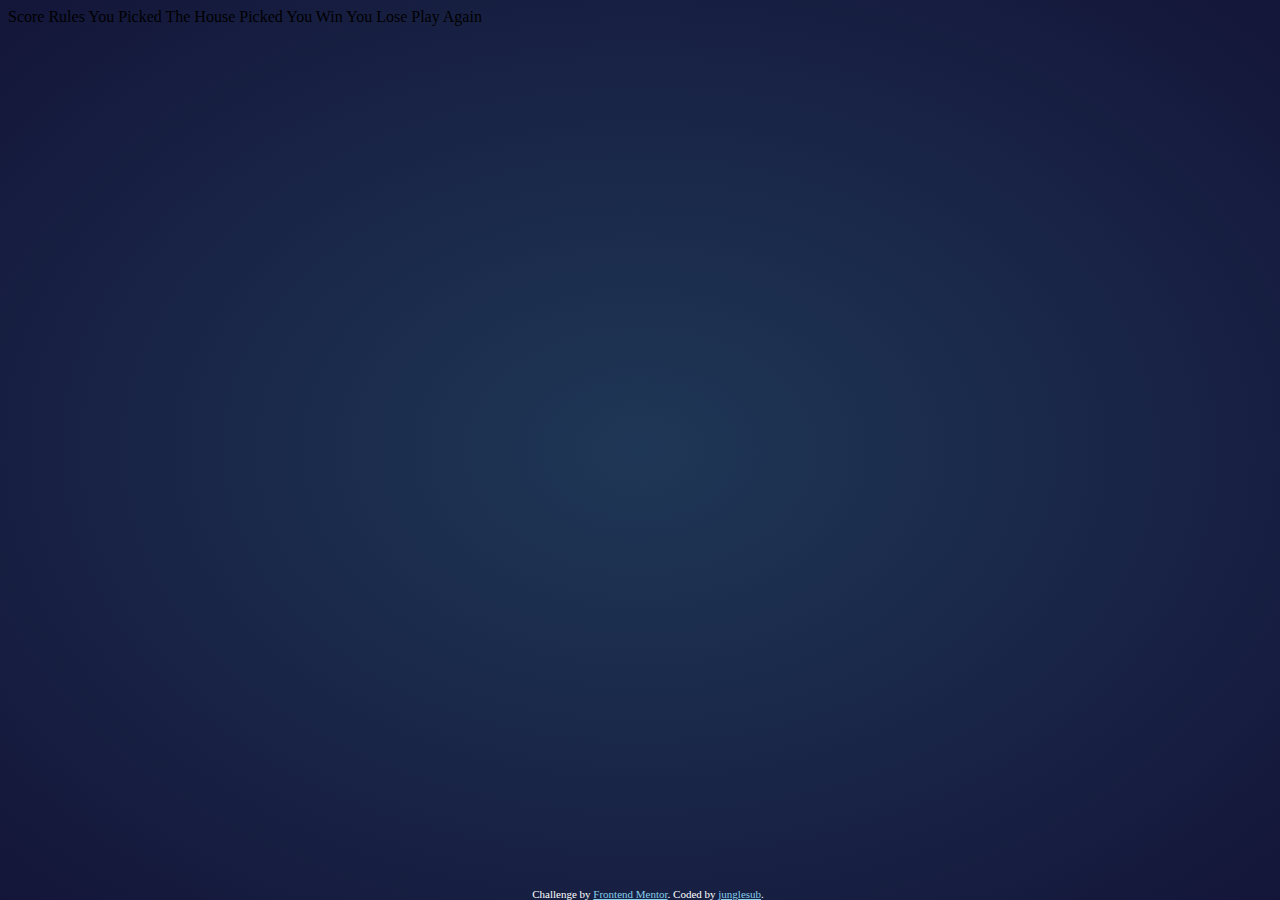
==== index.html @ a175cd17 "css link and background" ====
<!DOCTYPE html>
<html lang="en">
  <head>
    <meta charset="UTF-8" />
    <meta name="viewport" content="width=device-width, initial-scale=1.0" />
    <!-- displays site properly based on user's device -->

    <link
      rel="icon"
      type="image/png"
      sizes="32x32"
      href="./images/favicon-32x32.png"
    />
    <link rel="stylesheet" href="style.css" />
    <title>Frontend Mentor | Rock, Paper, Scissors</title>

    Score Rules You Picked The House Picked You Win You Lose Play Again

    <!-- Feel free to remove these styles or customise in your own stylesheet 👍 -->
    <style>
      .attribution {
        font-size: 11px;
        text-align: center;
      }
      .attribution a {
        color: hsl(228, 45%, 44%);
      }
    </style>
  </head>
  <body>
    <div class="attribution">
      Challenge by
      <a href="https://www.frontendmentor.io?ref=challenge" target="_blank"
        >Frontend Mentor</a
      >. Coded by <a href="https://github.com/junglesub">junglesub</a>.
    </div>
  </body>
</html>
---- style.css ----
html {
  min-height: 100%;
  background-image: radial-gradient(
    /* circle, */ hsl(214, 47%, 23%),
    hsl(237, 49%, 15%)
  );
}

.attribution {
  color: white;
  bottom: 0;
  position: absolute;
  text-align: center;
  width: 100%;
}

.attribution a:link,
.attribution a:visited {
  color: skyblue;
}
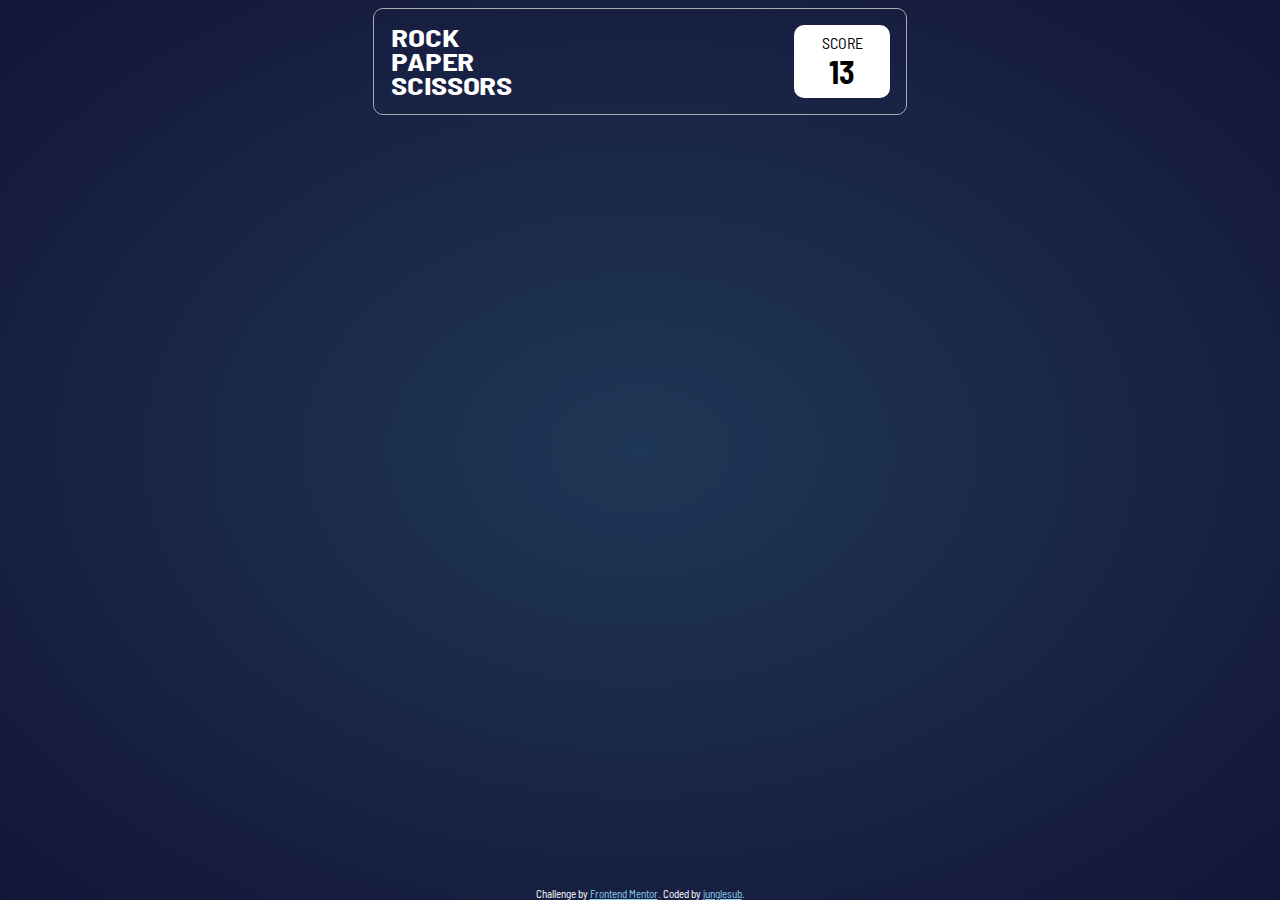
==== commit dbe94807: "finish top menu" ====
--- a/index.html
+++ b/index.html
@@ -14,7 +14,7 @@
     <link rel="stylesheet" href="style.css" />
     <title>Frontend Mentor | Rock, Paper, Scissors</title>
 
-    Score Rules You Picked The House Picked You Win You Lose Play Again
+    <!-- Score Rules You Picked The House Picked You Win You Lose Play Again -->
 
     <!-- Feel free to remove these styles or customise in your own stylesheet 👍 -->
     <style>
@@ -28,6 +28,23 @@
     </style>
   </head>
   <body>
+    <div class="container">
+      <div class="top">
+        <div class="title">
+          ROCK<br>
+          PAPER<br>
+          SCISSORS<br>
+        </div>
+        <div class="score">
+          <div class="score-heading">
+            SCORE
+          </div>
+          <div class="score-number">
+            13
+          </div>
+        </div>
+      </div>
+    </div>
     <div class="attribution">
       Challenge by
       <a href="https://www.frontendmentor.io?ref=challenge" target="_blank"
--- a/style.css
+++ b/style.css
@@ -1,17 +1,59 @@
+@import url('https://fonts.googleapis.com/css2?family=Barlow+Semi+Condensed:wght@400;600;700&display=swap');
+
 html {
+  font-family: 'Barlow Semi Condensed', sans-serif;
   min-height: 100%;
   background-image: radial-gradient(
     /* circle, */ hsl(214, 47%, 23%),
     hsl(237, 49%, 15%)
   );
+  color: white; /* 기본 색상 */
+}
+
+.top {
+  width: 500px;
+  border: 0.7px solid #aaa;
+  border-radius: 10px;
+  padding: 1em;
+  margin: auto;
+  display: flex;
+  justify-content: space-between;
+  align-items: center;
+}
+
+.top .title {
+  font-weight: 700;
+  font-size: 1.5em;
+  line-height: 1;
+  display: inline-block;
+  transform: scale(1.3,1);
+  margin-left: 15px;
+}
+
+.top .score {
+  background-color: white;
+  color: black;
+  width: 80px;
+  border-radius: 10px;
+  display: flex;
+  flex-direction: column;
+  align-items: center;
+  justify-content: center;
+  padding: 0.5em;
+}
+
+.score-number {
+  font-weight: 700;
+  font-size: 2em;
 }
 
 .attribution {
   color: white;
   bottom: 0;
+  left: 0;
+  right: 0;
   position: absolute;
   text-align: center;
-  width: 100%;
 }
 
 .attribution a:link,
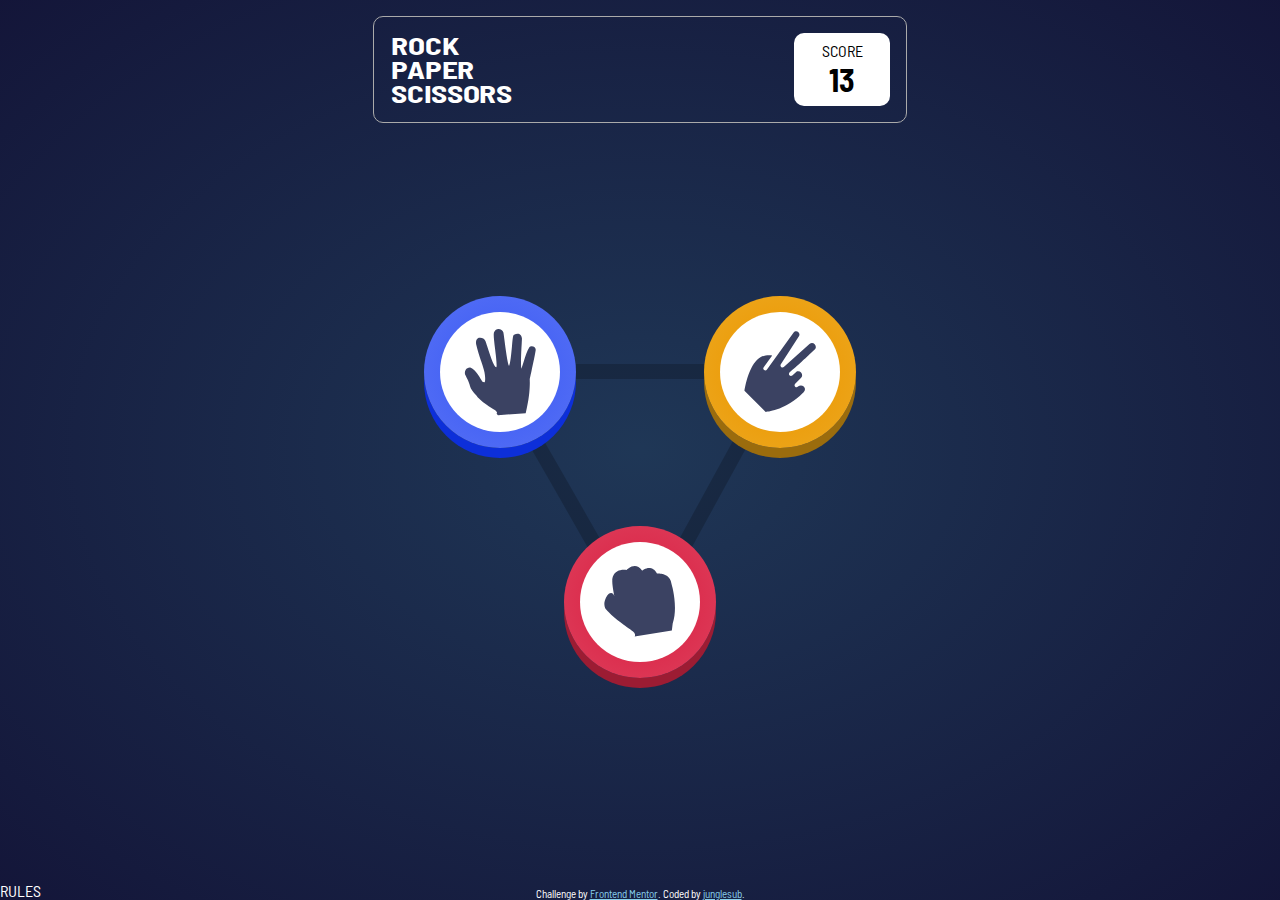
==== commit 9bd2d36a: "main game screen" ====
--- a/index.html
+++ b/index.html
@@ -44,6 +44,30 @@
           </div>
         </div>
       </div>
+      <div class="game">
+        <div class="rock button-container">
+          <!-- <div class="button-border"> -->
+            <div class="gamebutton">
+            </div>
+          <!-- </div> -->
+        </div>
+        <div class="paper button-container">
+          <div class="button-border">
+            <div class="gamebutton">
+            </div>
+          </div>
+        </div>
+        <div class="scissors button-container">
+          <div class="button-border">
+            <div class="gamebutton">
+
+            </div>
+          </div>
+        </div>
+      </div>
+      <div class="rules">
+        RULES
+      </div>
     </div>
     <div class="attribution">
       Challenge by
--- a/style.css
+++ b/style.css
@@ -2,12 +2,22 @@
 
 html {
   font-family: 'Barlow Semi Condensed', sans-serif;
-  min-height: 100%;
+  /* min-height: 100%; */
   background-image: radial-gradient(
     /* circle, */ hsl(214, 47%, 23%),
     hsl(237, 49%, 15%)
   );
   color: white; /* 기본 색상 */
+}
+
+html, body, .container {
+  min-height: 100vh;
+  margin: 0;
+}
+
+.container {
+  display: flex;
+  flex-direction: column;
 }
 
 .top {
@@ -19,6 +29,7 @@
   display: flex;
   justify-content: space-between;
   align-items: center;
+  margin-top: 1em;
 }
 
 .top .title {
@@ -56,6 +67,87 @@
   text-align: center;
 }
 
+.game {
+  /* background-color: grey; */
+  background-image: url(images/bg-triangle.svg);
+  background-repeat: no-repeat;
+  background-position: center;
+  flex-grow: 1;
+  position: relative;
+}
+
+.button-container {
+  width: 120px;
+  height: 120px;
+  /* border: 17px solid black; */
+  
+  position: absolute;
+  left: 50%;
+  top: 50%;
+  color: red;
+}
+
+.button-container * {
+  height: 100%;
+  width: 100%;
+}
+
+.gamebutton {
+  border-radius: 100%;
+  background-color: white;
+  background-repeat: no-repeat;
+  background-position: center;
+  background-size: 60%;
+}
+
+
+.rock {
+  transform: translate(-50%, -50%) translate(0, 100px);
+}
+
+.rock.button-container {
+  max-width: 250px;
+  padding: 1rem;
+  /* position: relative; */
+  background: radial-gradient(circle, hsl(349, 71%, 52%), hsl(349, 71%, 52%), hsl(349, 70%, 56%));
+  border-radius: 100%;
+  box-shadow: 0px 10px hsl(349, 70%, 36%);
+}
+
+.rock .gamebutton {
+  background-image: url(images/icon-rock.svg);
+}
+.paper {
+  transform: translate(-50%, -50%) translate(-140px, -130px);
+}
+.paper.button-container {
+  max-width: 250px;
+  padding: 1rem;
+  /* position: relative; */
+  background: radial-gradient(circle, hsl(230, 89%, 62%), hsl(230, 89%, 62%), hsl(230, 89%, 65%));
+  border-radius: 100%;
+  box-shadow: 0px 10px hsl(230, 89%, 45%);
+}
+.paper .gamebutton {
+  background-image: url(images/icon-paper.svg);
+}
+
+.scissors {
+  transform: translate(-50%, -50%) translate(+140px, -130px);
+}
+.scissors .gamebutton {
+  background-image: url(images/icon-scissors.svg);
+}
+.scissors.button-container {
+  max-width: 250px;
+  padding: 1rem;
+  /* position: relative; */
+  background: radial-gradient(circle,  hsl(39, 89%, 49%),  hsl(39, 89%, 49%), hsl(40, 84%, 53%));
+  border-radius: 100%;
+  box-shadow: 0px 10px hsl(40, 84%, 33%);
+}
+
+
 .attribution a:link,
 .attribution a:visited {
   color: skyblue;
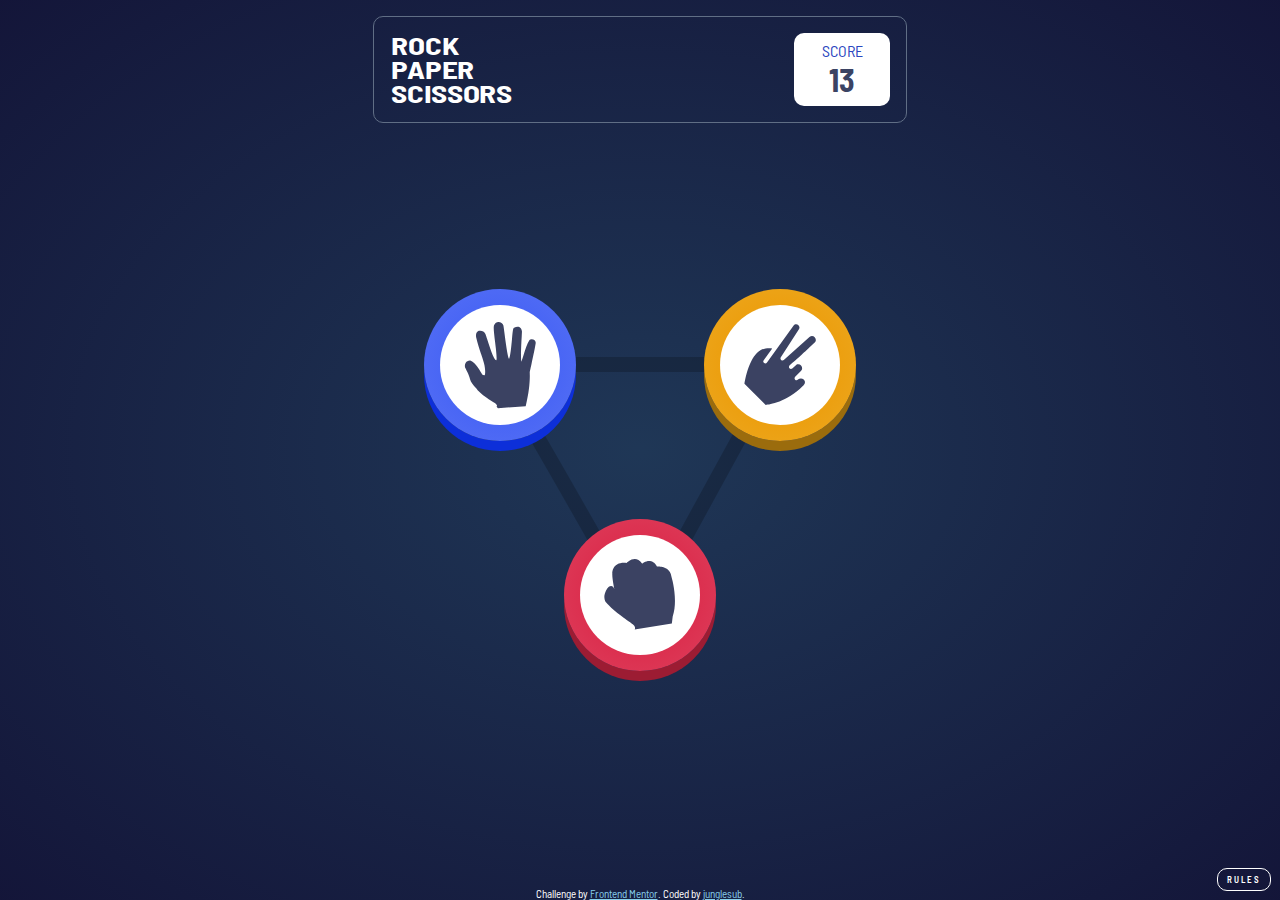
==== commit 6fceb234: "add rules button" ====
--- a/index.html
+++ b/index.html
@@ -65,8 +65,10 @@
           </div>
         </div>
       </div>
-      <div class="rules">
-        RULES
+      <div class="rules-container">
+        <div class="rules">
+          RULES
+        </div>
       </div>
     </div>
     <div class="attribution">
--- a/style.css
+++ b/style.css
@@ -22,7 +22,7 @@
 
 .top {
   width: 500px;
-  border: 0.7px solid #aaa;
+  border: 0.7px solid hsl(217, 16%, 45%);
   border-radius: 10px;
   padding: 1em;
   margin: auto;
@@ -43,7 +43,7 @@
 
 .top .score {
   background-color: white;
-  color: black;
+  color: hsl(229, 64%, 46%);
   width: 80px;
   border-radius: 10px;
   display: flex;
@@ -56,6 +56,7 @@
 .score-number {
   font-weight: 700;
   font-size: 2em;
+  color: hsl(229, 25%, 31%);
 }
 
 .attribution {
@@ -147,6 +148,24 @@
   box-shadow: 0px 10px hsl(40, 84%, 33%);
 }
 
+.rules-container {
+  text-align: right;
+}
+
+.rules {
+  display: inline-block;
+  border: 1px solid white;
+  border-radius: 10px;
+  padding: 5px 1em;
+  margin-bottom: 1em;
+  margin-right: 1em;
+
+  text-align: center;
+  letter-spacing: 2px;
+  font-size: 9px;
+  font-weight: 600;
+}
+
 
 .attribution a:link,
 .attribution a:visited {
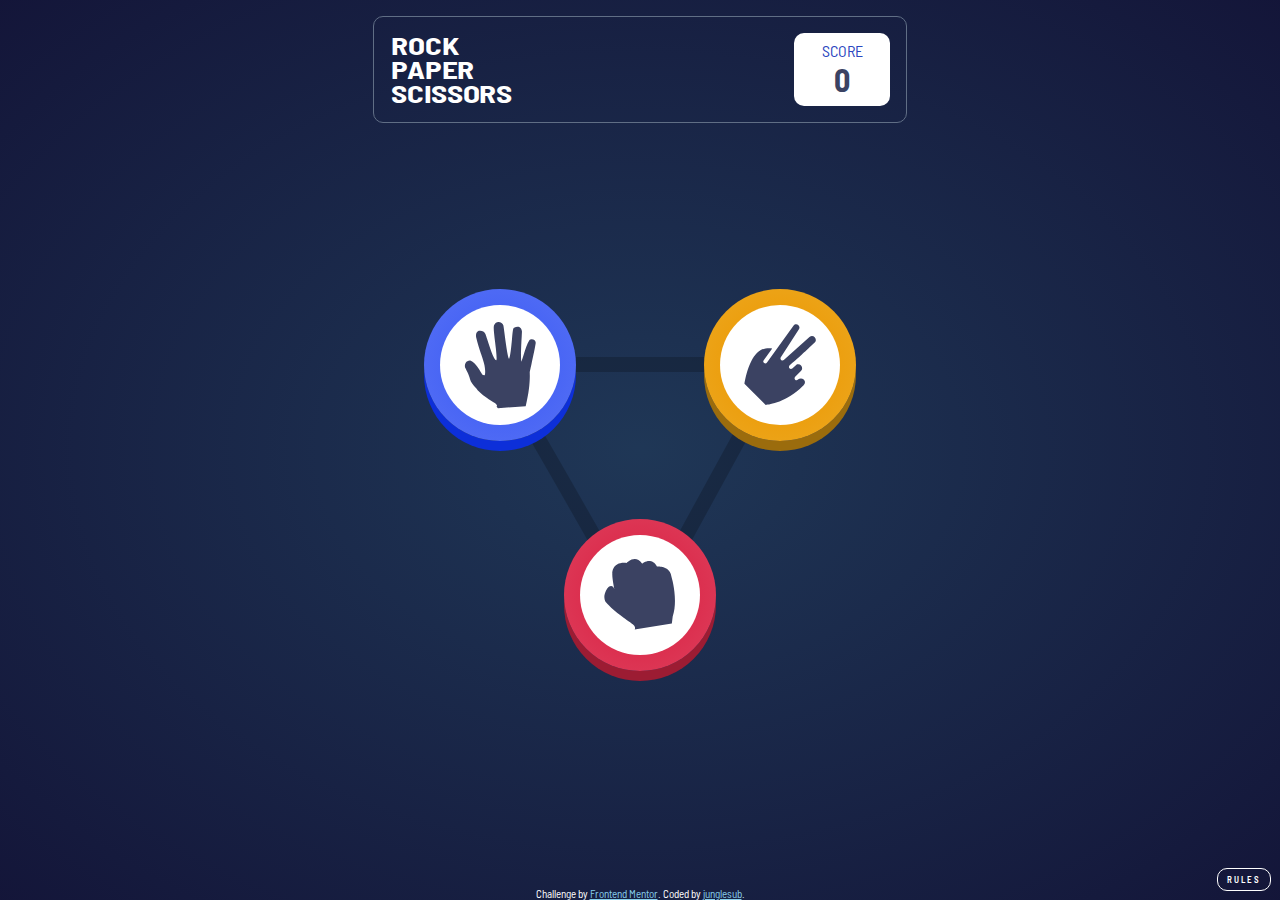
==== commit a97c6a0e: "basic game done" ====
--- a/index.html
+++ b/index.html
@@ -12,6 +12,7 @@
       href="./images/favicon-32x32.png"
     />
     <link rel="stylesheet" href="style.css" />
+    <link rel="stylesheet" href="style_ingame.css" />
     <title>Frontend Mentor | Rock, Paper, Scissors</title>
 
     <!-- Score Rules You Picked The House Picked You Win You Lose Play Again -->
@@ -26,49 +27,27 @@
         color: hsl(228, 45%, 44%);
       }
     </style>
+
+    <script src="https://code.jquery.com/jquery-3.6.0.min.js"></script>
   </head>
   <body>
     <div class="container">
       <div class="top">
         <div class="title">
-          ROCK<br>
-          PAPER<br>
-          SCISSORS<br>
+          ROCK<br />
+          PAPER<br />
+          SCISSORS<br />
         </div>
         <div class="score">
-          <div class="score-heading">
-            SCORE
-          </div>
-          <div class="score-number">
-            13
-          </div>
+          <div class="score-heading">SCORE</div>
+          <div class="score-number">0</div>
         </div>
       </div>
-      <div class="game">
-        <div class="rock button-container">
-          <!-- <div class="button-border"> -->
-            <div class="gamebutton">
-            </div>
-          <!-- </div> -->
-        </div>
-        <div class="paper button-container">
-          <div class="button-border">
-            <div class="gamebutton">
-            </div>
-          </div>
-        </div>
-        <div class="scissors button-container">
-          <div class="button-border">
-            <div class="gamebutton">
 
-            </div>
-          </div>
-        </div>
-      </div>
+      <div class="nothing">Loading...</div>
+
       <div class="rules-container">
-        <div class="rules">
-          RULES
-        </div>
+        <div class="rules">RULES</div>
       </div>
     </div>
     <div class="attribution">
@@ -77,5 +56,100 @@
         >Frontend Mentor</a
       >. Coded by <a href="https://github.com/junglesub">junglesub</a>.
     </div>
+
+    <script>
+      const options = {
+        scissors: 1,
+        rock: 2,
+        paper: 3,
+      };
+      let currentState = "nothing";
+      let userChoice = "";
+      let computerChoice = "";
+      let score = 0;
+
+      function updateScore(newScore) {
+        $(".score-number").text(newScore);
+      }
+
+      function changeToHome() {
+        $.get("./modules/gamehome.htm", (data) => {
+          console.log("Changing to Home from", currentState);
+          $(`.${currentState}`).replaceWith(data);
+          currentState = "game";
+
+          // All related bindings
+          $(".button-container").click(gameButtonPressed);
+        });
+      }
+      function changeToPlay() {
+        $.get("./modules/gameplay.htm", (data) => {
+          console.log("Changing to Play from", currentState);
+          $(`.${currentState}`).replaceWith(data);
+          currentState = "ingame-container";
+
+          // Main Game Logic
+          computerChoice = randomActionGen();
+          $(".player .button-container").addClass(userChoice);
+          $(".house .button-container").addClass(computerChoice);
+          $(".winlosemsg").text(winnerDecide().msg);
+          if (winnerDecide().code === 1) updateScore(++score);
+          console.log("Picked", {
+            userChoice,
+            computerChoice,
+            winner: winnerDecide(),
+          });
+
+          // All related bindings
+
+          $(".playagainbtn").click(() => {
+            console.log("Button pressed", currentState);
+            changeToHome();
+          });
+        });
+      }
+
+      // 참고 https://thrillfighter.tistory.com/448
+      function winnerDecide() {
+        const [user, comp] = [options[userChoice], options[computerChoice]];
+        let differ = comp - user;
+
+        if ((user === 1 && comp === 3) || (user === 3 && comp === 1))
+          differ *= -1;
+
+        if (differ === 0)
+          return {
+            code: 0,
+            msg: "TIE",
+          };
+        else if (differ < 0)
+          return {
+            code: 1,
+            msg: "YOU WIN",
+          };
+        else
+          return {
+            code: -1,
+            msg: "YOU LOSE",
+          };
+      }
+
+      function gameButtonPressed() {
+        console.log("Hi");
+        userChoice = this.className.split(" ")[0];
+        changeToPlay();
+      }
+
+      function randomActionGen() {
+        return Object.keys(options)[
+          Math.floor(Math.random() * Object.keys(options).length)
+        ];
+      }
+
+      $(document).ready(() => {
+        // When document first loads, load default body
+        changeToHome();
+      });
+    </script>
   </body>
 </html>
--- a/style.css
+++ b/style.css
@@ -1,7 +1,7 @@
-@import url('https://fonts.googleapis.com/css2?family=Barlow+Semi+Condensed:wght@400;600;700&display=swap');
+@import url("https://fonts.googleapis.com/css2?family=Barlow+Semi+Condensed:wght@400;600;700&display=swap");
 
 html {
-  font-family: 'Barlow Semi Condensed', sans-serif;
+  font-family: "Barlow Semi Condensed", sans-serif;
   /* min-height: 100%; */
   background-image: radial-gradient(
     /* circle, */ hsl(214, 47%, 23%),
@@ -10,7 +10,9 @@
   color: white; /* 기본 색상 */
 }
 
-html, body, .container {
+html,
+body,
+.container {
   min-height: 100vh;
   margin: 0;
 }
@@ -37,7 +39,7 @@
   font-size: 1.5em;
   line-height: 1;
   display: inline-block;
-  transform: scale(1.3,1);
+  transform: scale(1.3, 1);
   margin-left: 15px;
 }
 
@@ -77,11 +79,11 @@
   position: relative;
 }
 
-.button-container {
+.game .button-container {
   width: 120px;
   height: 120px;
   /* border: 17px solid black; */
-  
+
   position: absolute;
   left: 50%;
   top: 50%;
@@ -101,8 +103,7 @@
   background-size: 60%;
 }
 
-
-.rock {
+.game .rock {
   transform: translate(-50%, -50%) translate(0, 100px);
 }
 
@@ -110,7 +111,12 @@
   max-width: 250px;
   padding: 1rem;
   /* position: relative; */
-  background: radial-gradient(circle, hsl(349, 71%, 52%), hsl(349, 71%, 52%), hsl(349, 70%, 56%));
+  background: radial-gradient(
+    circle,
+    hsl(349, 71%, 52%),
+    hsl(349, 71%, 52%),
+    hsl(349, 70%, 56%)
+  );
   border-radius: 100%;
   box-shadow: 0px 10px hsl(349, 70%, 36%);
 }
@@ -118,14 +124,19 @@
 .rock .gamebutton {
   background-image: url(images/icon-rock.svg);
 }
-.paper {
+.game .paper {
   transform: translate(-50%, -50%) translate(-140px, -130px);
 }
 .paper.button-container {
   max-width: 250px;
   padding: 1rem;
   /* position: relative; */
-  background: radial-gradient(circle, hsl(230, 89%, 62%), hsl(230, 89%, 62%), hsl(230, 89%, 65%));
+  background: radial-gradient(
+    circle,
+    hsl(230, 89%, 62%),
+    hsl(230, 89%, 62%),
+    hsl(230, 89%, 65%)
+  );
   border-radius: 100%;
   box-shadow: 0px 10px hsl(230, 89%, 45%);
 }
@@ -133,7 +144,7 @@
   background-image: url(images/icon-paper.svg);
 }
 
-.scissors {
+.game .scissors {
   transform: translate(-50%, -50%) translate(+140px, -130px);
 }
 .scissors .gamebutton {
@@ -143,7 +154,12 @@
   max-width: 250px;
   padding: 1rem;
   /* position: relative; */
-  background: radial-gradient(circle,  hsl(39, 89%, 49%),  hsl(39, 89%, 49%), hsl(40, 84%, 53%));
+  background: radial-gradient(
+    circle,
+    hsl(39, 89%, 49%),
+    hsl(39, 89%, 49%),
+    hsl(40, 84%, 53%)
+  );
   border-radius: 100%;
   box-shadow: 0px 10px hsl(40, 84%, 33%);
 }
@@ -166,7 +182,6 @@
   font-weight: 600;
 }
 
-
 .attribution a:link,
 .attribution a:visited {
   color: skyblue;
--- a/style_ingame.css
+++ b/style_ingame.css
@@ -0,0 +1,85 @@
+.ingame-container,
+.ingame-container * {
+  /* border: 1px solid grey; */
+}
+
+.ingame-container {
+  flex-grow: 1;
+  display: flex;
+  justify-content: center;
+  align-items: center;
+}
+
+.ingame {
+  width: 600px;
+  height: 230px;
+  /* border: 1px solid red; */
+  display: flex;
+  justify-content: space-around;
+}
+
+.ingame .button-container {
+  width: 120px;
+  height: 120px;
+}
+
+.col-move {
+  display: flex;
+  flex-direction: column;
+  justify-content: space-between;
+}
+
+.col-move .message {
+  font-weight: 600;
+  text-align: center;
+}
+
+.system-message {
+  display: flex;
+  flex-direction: column;
+  justify-content: center;
+}
+.winlosemsg {
+  font-weight: 700;
+  font-size: 2em;
+  margin-bottom: 10px;
+  text-align: center;
+}
+.playagainbtn {
+  background-color: white;
+  color: hsl(229, 64%, 46%);
+  text-align: center;
+  font-weight: 600;
+  letter-spacing: 2px;
+  font-size: 9px;
+  padding: 5px 1em;
+  border-radius: 7px;
+}
+
+.playagainbtn:hover {
+  cursor: pointer;
+}
+
+.show-move {
+  position: relative;
+}
+
+.winner-grad {
+  position: absolute;
+  width: 300px;
+  height: 300px;
+  background: radial-gradient(
+    rgba(255, 255, 255, 0.2),
+    rgba(255, 255, 255, 0.2) 25%,
+    rgba(255, 255, 255, 0.15) 25%,
+    rgba(255, 255, 255, 0.15) 50%,
+    rgba(255, 255, 255, 0.1) 50%,
+    rgba(255, 255, 255, 0.1) 75%,
+    rgba(255, 255, 255, 0.05) 75%
+  );
+  /* background-color: white; */
+  left: -73px;
+  top: -73px;
+  z-index: -1;
+  border-radius: 100%;
+}
